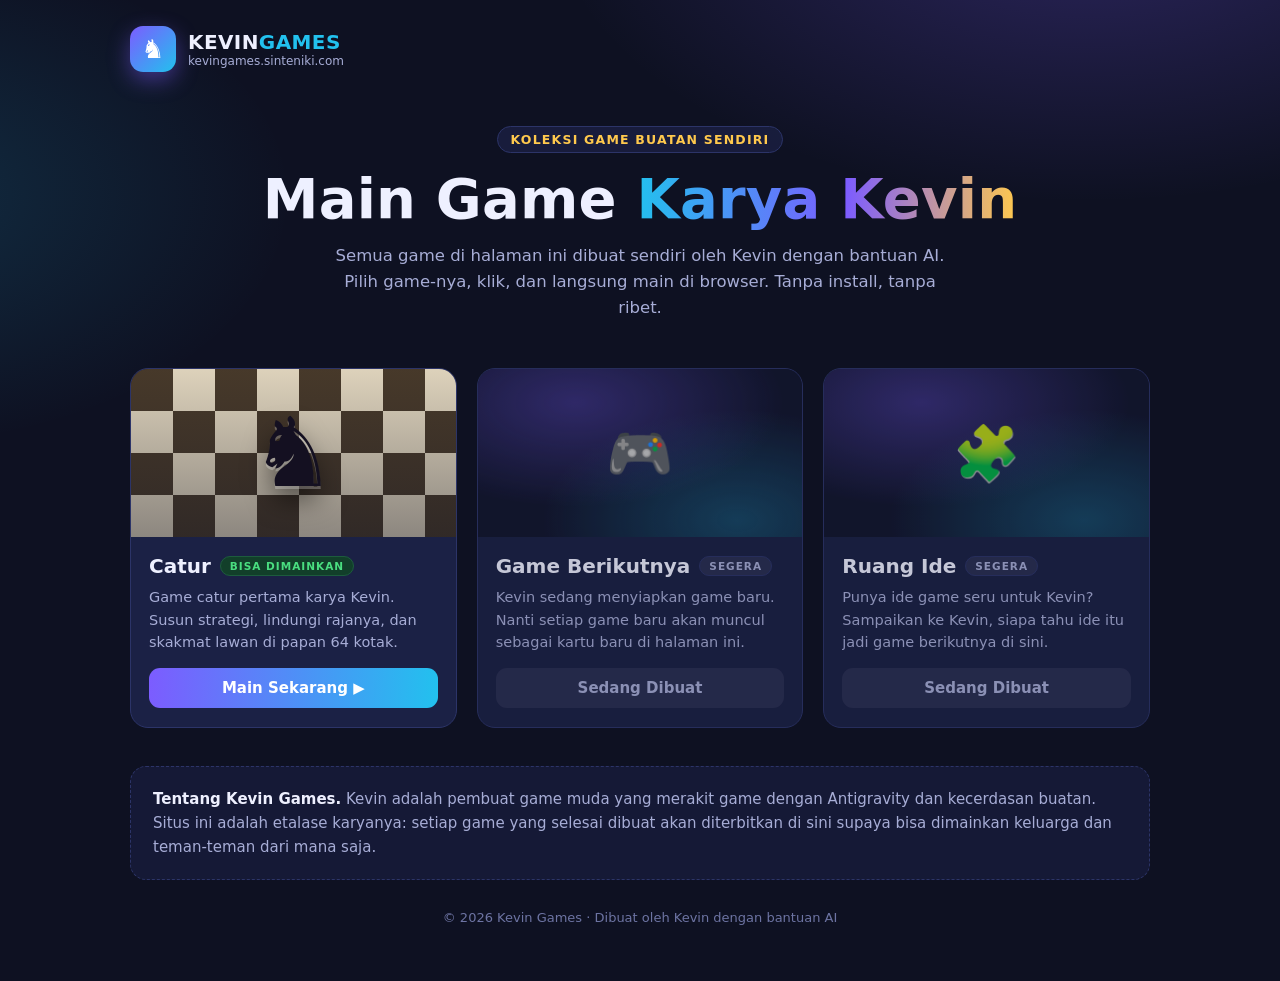
==== index.html @ ebe0db2f "Kevin Games: landing page dan folder catur" ====
<!DOCTYPE html>
<html lang="id">
<head>
<meta charset="utf-8">
<meta name="viewport" content="width=device-width, initial-scale=1">
<title>Kevin Games — Game Karya Kevin</title>
<meta name="description" content="Kumpulan game buatan Kevin. Main langsung di browser, tanpa install.">
<style>
  * { box-sizing: border-box; margin: 0; padding: 0; }
  :root {
    --bg: #0e1122; --bg2: #151a36; --card: #1b2145; --line: #2c3468;
    --teks: #eef0ff; --redup: #a7add6; --aksen: #7c5cff; --aksen2: #22c1ee;
    --emas: #ffc94d;
  }
  body {
    font-family: "Segoe UI", system-ui, -apple-system, Arial, sans-serif;
    background:
      radial-gradient(900px 500px at 85% -10%, rgba(124,92,255,.28), transparent 60%),
      radial-gradient(700px 420px at -10% 20%, rgba(34,193,238,.16), transparent 60%),
      var(--bg);
    color: var(--teks); min-height: 100vh;
  }
  .bungkus { max-width: 1060px; margin: 0 auto; padding: 26px 20px 56px; }
  header { display: flex; align-items: center; gap: 12px; }
  .logo {
    width: 46px; height: 46px; border-radius: 13px; display: grid; place-items: center;
    background: linear-gradient(135deg, var(--aksen), var(--aksen2));
    font-size: 26px; color: #fff; box-shadow: 0 8px 22px rgba(124,92,255,.45);
  }
  .merek { font-weight: 800; font-size: 20px; letter-spacing: .4px; }
  .merek span { color: var(--aksen2); }
  .merek small { display: block; font-weight: 500; font-size: 12px; color: var(--redup); letter-spacing: 0; }
  .hero { text-align: center; padding: 54px 10px 36px; }
  .hero h1 {
    font-size: clamp(34px, 6vw, 56px); line-height: 1.08; font-weight: 900; letter-spacing: .2px;
  }
  .hero h1 .grad {
    background: linear-gradient(92deg, var(--aksen2), var(--aksen) 55%, var(--emas));
    -webkit-background-clip: text; background-clip: text; color: transparent;
  }
  .hero p { max-width: 620px; margin: 14px auto 0; color: var(--redup); font-size: 16.5px; line-height: 1.55; }
  .lencana {
    display: inline-block; margin-bottom: 16px; padding: 5px 13px; border-radius: 999px;
    border: 1px solid var(--line); background: rgba(27,33,69,.75); color: var(--emas);
    font-size: 12.5px; font-weight: 700; letter-spacing: 1.2px; text-transform: uppercase;
  }
  .grid {
    display: grid; grid-template-columns: repeat(auto-fill, minmax(300px, 1fr));
    gap: 20px; margin-top: 12px;
  }
  .kartu {
    background: var(--card); border: 1px solid var(--line); border-radius: 18px;
    overflow: hidden; display: flex; flex-direction: column;
    transition: transform .18s ease, border-color .18s ease, box-shadow .18s ease;
  }
  a.kartu:hover { transform: translateY(-5px); border-color: var(--aksen); box-shadow: 0 16px 34px rgba(0,0,0,.4); }
  a.kartu { text-decoration: none; color: inherit; }
  .sampul { height: 168px; position: relative; display: grid; place-items: center; overflow: hidden; }
  .sampul-catur {
    background:
      repeating-conic-gradient(#e8dcc3 0% 25%, #4a3b2a 0% 50%) 0 0 / 84px 84px;
  }
  .sampul-catur::after {
    content: ""; position: absolute; inset: 0;
    background: linear-gradient(180deg, rgba(14,17,34,.05), rgba(14,17,34,.42));
  }
  .sampul .kuda {
    position: relative; z-index: 1; font-size: 96px; color: #141021;
    text-shadow: 0 3px 0 rgba(255,255,255,.25), 0 14px 26px rgba(0,0,0,.5);
  }
  .sampul-segera {
    background:
      radial-gradient(320px 160px at 30% 20%, rgba(124,92,255,.35), transparent 65%),
      radial-gradient(300px 170px at 80% 90%, rgba(34,193,238,.28), transparent 65%),
      #12162e;
    color: var(--redup); font-size: 54px;
  }
  .isi { padding: 17px 18px 19px; display: flex; flex-direction: column; gap: 8px; flex: 1; }
  .isi h2 { font-size: 20px; font-weight: 800; display: flex; align-items: center; gap: 9px; }
  .isi p { color: var(--redup); font-size: 14.5px; line-height: 1.55; flex: 1; }
  .status {
    font-size: 10.5px; font-weight: 800; letter-spacing: 1px; padding: 3px 9px; border-radius: 999px;
  }
  .status-main { background: #123f2a; color: #4ade80; border: 1px solid #1d5c3d; }
  .status-segera { background: #2a2f52; color: var(--redup); border: 1px solid var(--line); }
  .tombol {
    margin-top: 6px; text-align: center; padding: 11px 14px; border-radius: 11px; font-weight: 800;
    background: linear-gradient(92deg, var(--aksen), var(--aksen2)); color: #fff; font-size: 15px;
  }
  .kartu.segera { opacity: .82; }
  .tentang {
    margin-top: 38px; background: rgba(27,33,69,.6); border: 1px dashed var(--line);
    border-radius: 16px; padding: 20px 22px; color: var(--redup); line-height: 1.6; font-size: 15px;
  }
  .tentang b { color: var(--teks); }
  footer { margin-top: 30px; text-align: center; color: #6d74a3; font-size: 13px; }
</style>
</head>
<body>
<div class="bungkus">
  <header>
    <div class="logo">&#9822;</div>
    <div class="merek">KEVIN<span>GAMES</span>
      <small>kevingames.sinteniki.com</small>
    </div>
  </header>

  <section class="hero">
    <div class="lencana">Koleksi game buatan sendiri</div>
    <h1>Main Game <span class="grad">Karya Kevin</span></h1>
    <p>Semua game di halaman ini dibuat sendiri oleh Kevin dengan bantuan AI.
       Pilih game-nya, klik, dan langsung main di browser. Tanpa install, tanpa ribet.</p>
  </section>

  <main class="grid">
    <a class="kartu" href="catur/index.html">
      <div class="sampul sampul-catur"><div class="kuda">&#9822;</div></div>
      <div class="isi">
        <h2>Catur <span class="status status-main">BISA DIMAINKAN</span></h2>
        <p>Game catur pertama karya Kevin. Susun strategi, lindungi rajanya,
           dan skakmat lawan di papan 64 kotak.</p>
        <div class="tombol">Main Sekarang &#9654;</div>
      </div>
    </a>

    <div class="kartu segera">
      <div class="sampul sampul-segera">&#127918;</div>
      <div class="isi">
        <h2>Game Berikutnya <span class="status status-segera">SEGERA</span></h2>
        <p>Kevin sedang menyiapkan game baru. Nanti setiap game baru akan muncul
           sebagai kartu baru di halaman ini.</p>
        <div class="tombol" style="background:#2a2f52;color:var(--redup)">Sedang Dibuat</div>
      </div>
    </div>

    <div class="kartu segera">
      <div class="sampul sampul-segera">&#129513;</div>
      <div class="isi">
        <h2>Ruang Ide <span class="status status-segera">SEGERA</span></h2>
        <p>Punya ide game seru untuk Kevin? Sampaikan ke Kevin, siapa tahu ide itu
           jadi game berikutnya di sini.</p>
        <div class="tombol" style="background:#2a2f52;color:var(--redup)">Sedang Dibuat</div>
      </div>
    </div>
  </main>

  <section class="tentang">
    <b>Tentang Kevin Games.</b> Kevin adalah pembuat game muda yang merakit game
    dengan Antigravity dan kecerdasan buatan. Situs ini adalah etalase karyanya:
    setiap game yang selesai dibuat akan diterbitkan di sini supaya bisa dimainkan
    keluarga dan teman-teman dari mana saja.
  </section>

  <footer>&copy; 2026 Kevin Games &middot; Dibuat oleh Kevin dengan bantuan AI</footer>
</div>
</body>
</html>
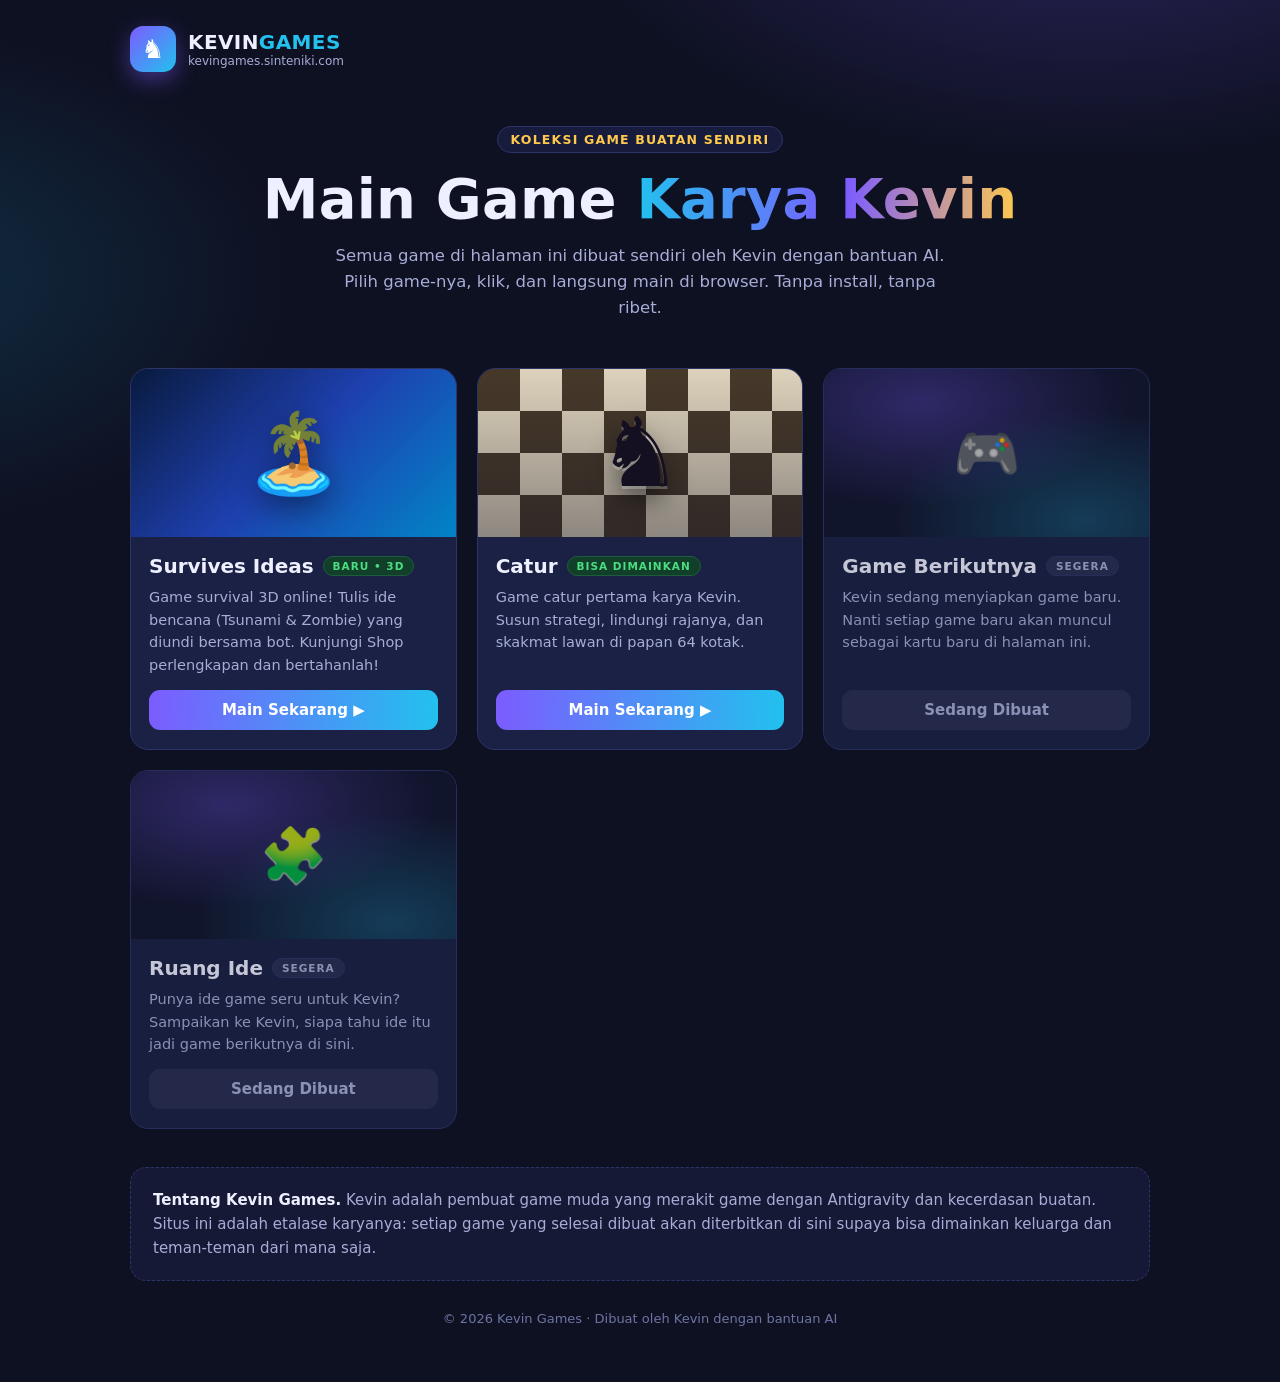
==== commit 0cc6a3b8: "feat: tambah game 3D Survives Ideas dengan fitur Shop, Tsunami, Zombie, dan Bot" ====
--- a/index.html
+++ b/index.html
@@ -64,6 +64,18 @@
     content: ""; position: absolute; inset: 0;
     background: linear-gradient(180deg, rgba(14,17,34,.05), rgba(14,17,34,.42));
   }
+  .sampul-survives {
+    background: linear-gradient(135deg, #091a3e 0%, #1e40af 50%, #0284c7 100%);
+  }
+  .sampul-survives .ikon-survives {
+    position: relative; z-index: 1; font-size: 78px;
+    filter: drop-shadow(0 8px 16px rgba(0,0,0,.5));
+    animation: floatIcon 3s ease-in-out infinite alternate;
+  }
+  @keyframes floatIcon {
+    0% { transform: translateY(-4px) scale(0.98); }
+    100% { transform: translateY(4px) scale(1.02); }
+  }
   .sampul .kuda {
     position: relative; z-index: 1; font-size: 96px; color: #141021;
     text-shadow: 0 3px 0 rgba(255,255,255,.25), 0 14px 26px rgba(0,0,0,.5);
@@ -113,6 +125,15 @@
   </section>
 
   <main class="grid">
+    <a class="kartu" href="survives-ideas/index.html">
+      <div class="sampul sampul-survives"><div class="ikon-survives">&#127965;&#65039;</div></div>
+      <div class="isi">
+        <h2>Survives Ideas <span class="status status-main">BARU &bull; 3D</span></h2>
+        <p>Game survival 3D online! Tulis ide bencana (Tsunami & Zombie) yang diundi bersama bot. Kunjungi Shop perlengkapan dan bertahanlah!</p>
+        <div class="tombol">Main Sekarang &#9654;</div>
+      </div>
+    </a>
+
     <a class="kartu" href="catur/index.html">
       <div class="sampul sampul-catur"><div class="kuda">&#9822;</div></div>
       <div class="isi">
@@ -153,5 +174,37 @@
 
   <footer>&copy; 2026 Kevin Games &middot; Dibuat oleh Kevin dengan bantuan AI</footer>
 </div>
+
+<script>
+  // Proteksi Navigasi: Halaman utama tidak akan tertutup atau hilang saat tombol Back/Previous browser ditekan
+  (function() {
+    try {
+      history.pushState({ kg: 'landing' }, '', location.href);
+      window.addEventListener('popstate', function() {
+        history.pushState({ kg: 'landing' }, '', location.href);
+        tampilkanNotifikasi('🏠 Kamu sudah berada di halaman utama Kevin Games!');
+      });
+    } catch(e) {}
+
+    let toastTimer = null;
+    function tampilkanNotifikasi(pesan) {
+      let toast = document.getElementById('kg-toast');
+      if (!toast) {
+        toast = document.createElement('div');
+        toast.id = 'kg-toast';
+        toast.style.cssText = 'position:fixed;bottom:26px;left:50%;transform:translateX(-50%);background:#1b2145;color:#eef0ff;border:1px solid #7c5cff;padding:11px 22px;border-radius:14px;box-shadow:0 12px 30px rgba(0,0,0,0.55);font-size:14px;font-weight:700;z-index:99999;display:flex;align-items:center;gap:10px;pointer-events:none;transition:opacity .25s ease, transform .25s ease;opacity:0;';
+        document.body.appendChild(toast);
+      }
+      toast.textContent = pesan;
+      toast.style.opacity = '1';
+      toast.style.transform = 'translateX(-50%) translateY(0)';
+      clearTimeout(toastTimer);
+      toastTimer = setTimeout(function() {
+        toast.style.opacity = '0';
+        toast.style.transform = 'translateX(-50%) translateY(8px)';
+      }, 2500);
+    }
+  })();
+</script>
 </body>
 </html>
